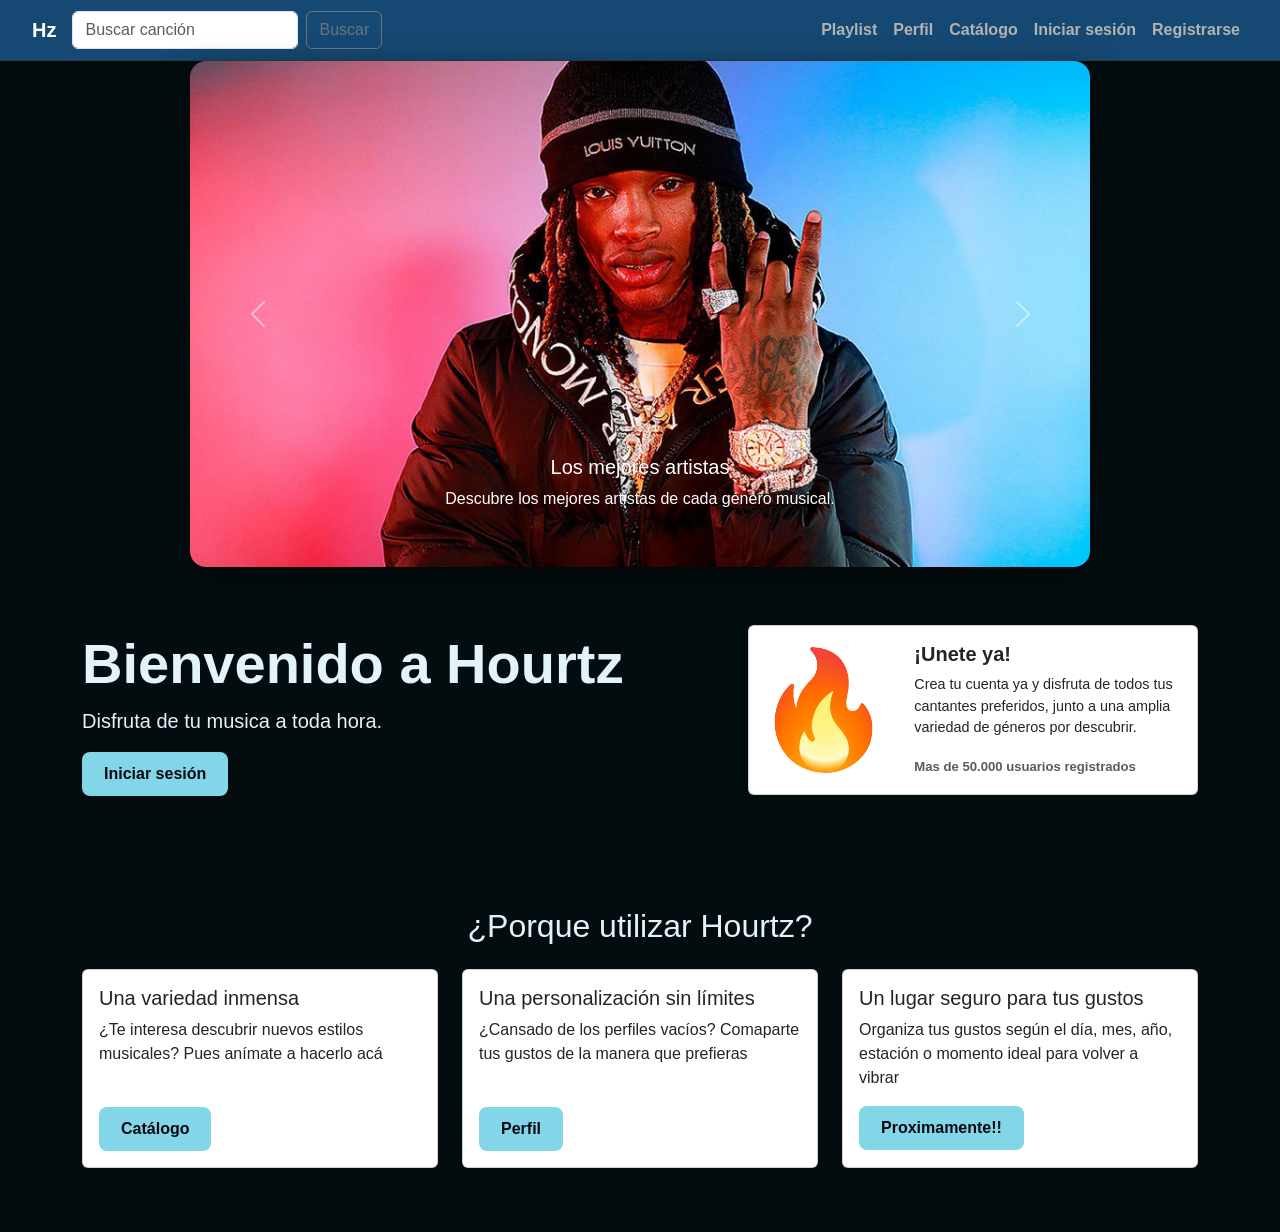
==== html/index.html @ 7f99c30e "dewelta" ====
<!DOCTYPE html>
<html lang="es">

<head>
    <meta charset="UTF-8">
    <meta name="viewport" content="width=device-width, initial-scale=1.0">

        <link rel="icon" type="image/png" href="../img/LogoHourtz.png">
        <title>
            Hourtz
        </title>
            
            <link 
                href="https://cdn.jsdelivr.net/npm/bootstrap@5.3.8/dist/css/bootstrap.min.css"
                    rel="stylesheet">
            <link rel="stylesheet" href="../css/estilos.css">
</head>
                                            
<body>
    
    <nav class="navbar navbar-expand-lg navbar-dark">
        <div class="container-fluid">

            <a class="navbar-brand" href="index.html">
                Hz
            </a>
            <form class="d-flex" role="search">
            <input class="form-control me-2" type="search" placeholder="Buscar canción" aria-label="Search"/>
            <button class="btn btn-outline-secondary" type="submit">Buscar</button>
            </form>
            <button class="navbar-toggler" 
                    type="button" 
                    data-bs-toggle="collapse" 
                    data-bs-target="#navbarNav">
                <span class="navbar-toggler-icon"></span>
            </button>

            <div class="collapse navbar-collapse" id="navbarNav">

                <ul class="navbar-nav ms-auto">
                    <li class="nav-item">
                        <a class="nav-link disabled" aria-disabled="true" href="">
                            Playlist
                        </a>
                    </li>
                    
                    <li class="nav-item">
                        <a class="nav-link" href="perfil.html" id="userName"> 
                            Perfil 
                        </a>
                    </li>

                    <li class="nav-item">
                        <a class="nav-link" href="catalogo.html">
                            Catálogo
                        </a>
                    </li>
                    <li class="nav-item">
                        <a class="nav-link" href="login.html">
                            Iniciar sesión
                        </a>
                    </li>
                    <li class="nav-item">
                        <a class="nav-link" href="register.html">
                            Registrarse
                        </a>
                    </li>

                </ul>
            </div>
        </div>
    </nav>
    <main>

<div id="carouselExampleAutoplaying" class="carousel slide" data-bs-ride="carousel">
  <div class="carousel-inner">
    <div class="carousel-item active">
      <img src="../img/kG.jpg" class="d-block w-100" alt="...">
      <div class="carousel-caption d-none d-md-block">
        <h5>Los mejores artistas</h5>
        <p>Descubre los mejores artistas de cada género musical.</p>
      </div>
    </div>
    <div class="carousel-item">
      <img src="../img/chysteMC.jpg" class="d-block w-100" alt="...">
      <div class="carousel-caption d-none d-md-block"> 
      </div>
    </div>
    <div class="carousel-item">
      <img src="../img/queen.jpg" class="d-block w-100" alt="...">
      <div class="carousel-caption d-none d-md-block">
      </div>
    </div>
  </div>
  <button class="carousel-control-prev" type="button" data-bs-target="#carouselExampleAutoplaying" data-bs-slide="prev">
    <span class="carousel-control-prev-icon" aria-hidden="true"></span>
    <span class="visually-hidden">Previous</span>
  </button>
  <button class="carousel-control-next" type="button" data-bs-target="#carouselExampleAutoplaying" data-bs-slide="next">
    <span class="carousel-control-next-icon" aria-hidden="true"></span>
    <span class="visually-hidden">Next</span>
  </button>
</div>

        <section class="container py-5">

            <div class="row align-items-center">

                <div class="col-md-6 text-center text-md-start">

                    <h1 class="display-4 fw-bold">
                        Bienvenido a Hourtz
                    </h1>

                    <p class="lead">
                        Disfruta de tu musica a toda hora.
                    </p>

                    <a href="login.html" class="btn btn-outline-primary">
                        Iniciar sesión
                    </a>

                </div>
                <div class="col-md-6 mt-4 mt-md-0 d-flex justify-content-center justify-content-md-end">
               <div id="grafico" class="card mb-3 text-start shadow-sm" style="max-width: 450px;">
                <div class="row g-0 align-items-center">
                <div class="col-4">
                <img src="../img/1f525.webp" class="img-fluid rounded-start p-2" alt="fueguito">
            </div>
                <div class="col-8">
                <div class="card-body">
                    <h5 class="card-title fw-bold">¡Unete ya!</h5>
                    <p class="card-text" style="font-size: 0.9rem;">Crea tu cuenta ya y disfruta de todos tus cantantes preferidos, junto a una amplia variedad de géneros por descubrir.</p>
                    <p class="card-text mb-0"><small class="text-body-secondary fw-semibold">Mas de 50.000 usuarios registrados</small></p>
                </div>
                </div>
            </div>
            </div>
</div>
        </section>

        <section class="container py-5">

            <h2 class="text-center mb-4">
                ¿Porque utilizar Hourtz?
            </h2>

            <div class="row">

                <div class="col-md-4 mb-3">

                    <div class="card h-100">

                        <div class="card-body">

                            <h5 class="card-title">
                                Una variedad inmensa
                            </h5>

                            <p class="card-text">
                                ¿Te interesa descubrir nuevos estilos musicales? Pues anímate a hacerlo acá
                            </p>

                            <a href="catalogo.html" class="btn btn-primary" style="margin-top: 25px;">
                                Catálogo
                            </a>

                        </div>

                    </div>

                </div>


                <div class="col-md-4 mb-3">

                    <div class="card h-100">

                        <div class="card-body">

                            <h5 class="card-title">
                                Una personalización sin límites
                            </h5>

                            <p class="card-text">
                                ¿Cansado de los perfiles vacíos? Comaparte tus gustos de la manera que prefieras 
                            </p>

                            <a href="perfil.html" class="btn btn-primary" style="margin-top: 25px;">
                                Perfil
                            </a>

                        </div>

                    </div>

                </div>


                <div class="col-md-4 mb-3">

                    <div class="card h-100">

                        <div class="card-body">

                            <h5 class="card-title">
                                Un lugar seguro para tus gustos
                            </h5>

                            <p class="card-text">
                                Organiza tus gustos según el día, mes, año, estación o momento ideal para volver a vibrar
                            </p>

                            <a href="#" class="btn btn-primary">
                                Proximamente!!
                            </a>
                        </div>
                    </div>
                </div>
            </div>
        </section>
    </main>

    <script 
        src="https://cdn.jsdelivr.net/npm/bootstrap@5.3.8/dist/js/bootstrap.bundle.min.js">
    </script>

    <script src="../javascript/funciones.js"></script>
</body>
</html>
---- css/estilos.css ----
:root {
    --text: rgb(226, 244, 249);          
    --background: rgb(3, 13, 16);      
    --primary: rgb(130, 214, 231);     
    --secondary: rgb(25, 35, 130);       
    --accent: rgb(77, 49, 216);         
    --borde: rgba(255, 255, 255, 0.15);  
    --btn-text: rgb(13, 8, 18);         
    --nav-bg: rgb(21, 72, 114);           
}


body {
    background-color: var(--background) ;
    color: var(--text) ;
    min-height: 100vh;
    font-family: -apple-system, BlinkMacSystemFont, "Segoe UI", Roboto, sans-serif;
}


.navbar {
    background-color: var(--nav-bg)  ;
    padding: 10px 20px;
    border-bottom: 1px solid #383838;
    backdrop-filter: blur(10px);
}

.navbar-brand, .navbar a {
    color:#ffffff !important ;
    font-weight: 700;
    font-family:'Trebuchet MS', 'Lucida Sans Unicode', 'Lucida Grande', 'Lucida Sans', Arial, sans-serif;
}
.navbar-nav .nav-link {
    color: #b3b3b3 !important;
}
.navbar-nav .nav-link:hover {
    color: #ffffff !important;
}
.button, 
.btn-primary, 
.btn-outline-primary {
    background-color: var(--primary) ;
    color: var(--btn-text) ;
    border: none ;
    padding: 10px 22px;
    border-radius: 8px;
    font-weight: 700;
    cursor: pointer;
    transition: background-color 0.2s, transform 0.2s;
}

.button:hover, 
.btn-primary:hover, 
.btn-outline-primary:hover {
    background-color: var(--accent) ;
    color: #ffffff ;
    transform: translateY(-2px);
}

.button:hover, 
.btn-primary:hover, 
.btn-outline-primary:hover {
    background-color: var(--accent) ;
    color: #ffffff ;
    transform: translateY(-2px);
}


.login { 
    background-color: rgba(36, 155, 179, 0.226);
    border: 1px solid var(--borde);
    color: var(--text);
    padding: 30px;
    user-select: none;
    border-radius: 20px;
    backdrop-filter: blur(10px);
    margin-top: 30px;
}

#register {
    background-color: rgba(36, 155, 179, 0.226);
    border: 1px solid var(--borde);
    color: var(--text);
    text-align: left;
    padding: 15px;
    user-select: none;
    border-radius: 20px;
    backdrop-filter: blur(10px);
     margin-top: 30px;
}


#carouselExampleAutoplaying {
    max-width: 900px;
    margin: 0 auto;
    border-radius: 16px;
    overflow: hidden;
    box-shadow: 0 10px 30px rgba(0, 0, 0, 0.5);
    user-select: none;
}
.bg-light{
    color: black;

}

#grafico{
    text-align: center;
    margin-top: 10px;
    font-size: 15px;
}
.tarjeta-musica {
    background-color: #181818;
    color: #ffffff;
    border: 1px solid #383838;
    border-radius: 12px;
}

.tarjeta-musica .card-text {
    color: #b3b3b3;
}

#foto_perfil{
    border: 1px solid var(--borde);
    border-width: 10px;
    border-radius: 500px;
    user-select:  none;
}
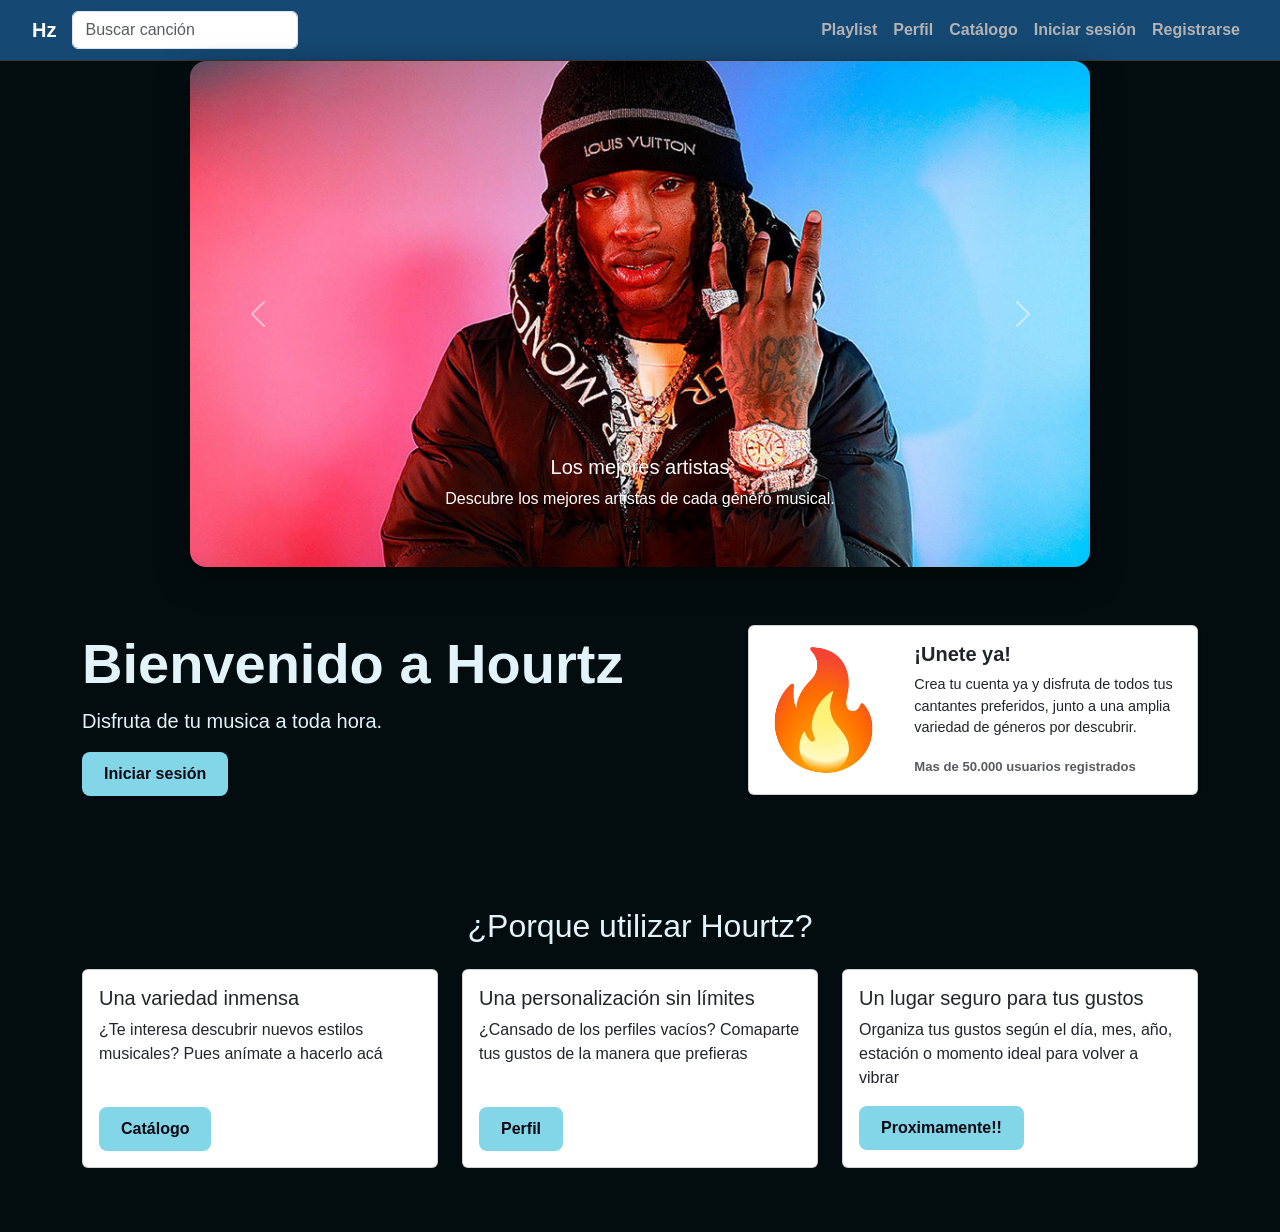
==== commit a9caf7ce: "Se elimino el boton de buscar de la barra de navegacion" ====
--- a/html/index.html
+++ b/html/index.html
@@ -26,7 +26,6 @@
             </a>
             <form class="d-flex" role="search">
             <input class="form-control me-2" type="search" placeholder="Buscar canción" aria-label="Search"/>
-            <button class="btn btn-outline-secondary" type="submit">Buscar</button>
             </form>
             <button class="navbar-toggler" 
                     type="button" 
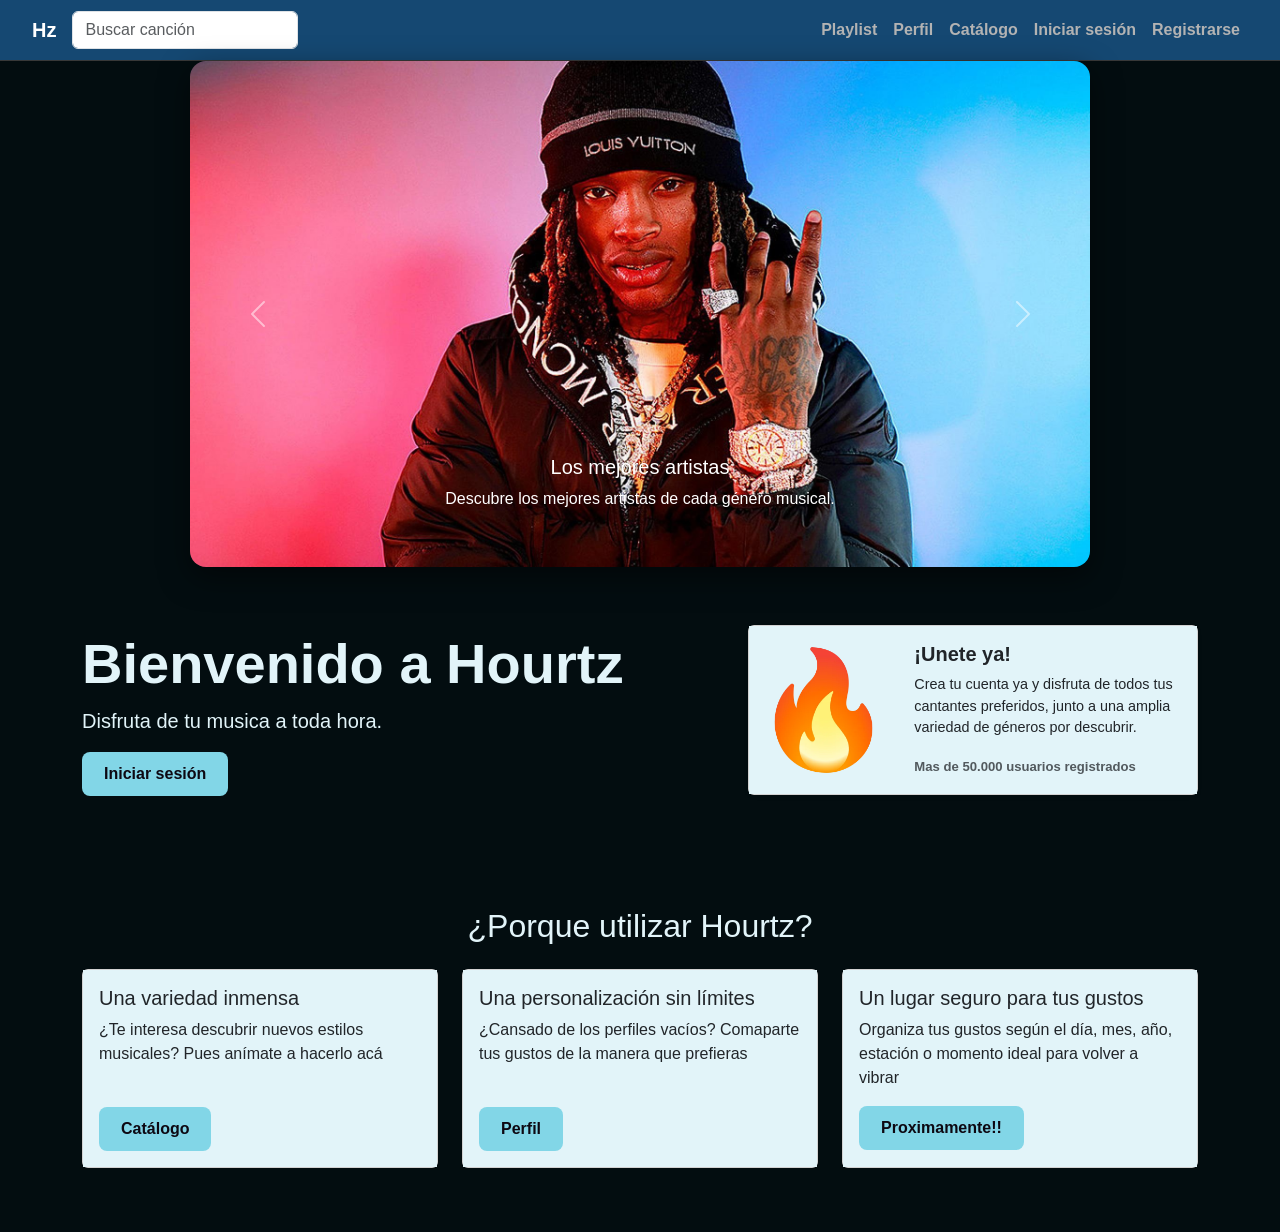
==== commit 37efb78f: "color" ====
--- a/html/index.html
+++ b/html/index.html
@@ -122,9 +122,9 @@
                 </div>
                 <div class="col-md-6 mt-4 mt-md-0 d-flex justify-content-center justify-content-md-end">
                <div id="grafico" class="card mb-3 text-start shadow-sm" style="max-width: 450px;">
-                <div class="row g-0 align-items-center">
-                <div class="col-4">
-                <img src="../img/1f525.webp" class="img-fluid rounded-start p-2" alt="fueguito">
+                <div  id="cardindex" class="row g-0 align-items-center">
+                <div   class="col-4">
+                <img  src="../img/1f525.webp" class="img-fluid rounded-start p-2" alt="fueguito">
             </div>
                 <div class="col-8">
                 <div class="card-body">
@@ -150,7 +150,7 @@
 
                     <div class="card h-100">
 
-                        <div class="card-body">
+                        <div id="cardindex" class="card-body">
 
                             <h5 class="card-title">
                                 Una variedad inmensa
@@ -171,11 +171,11 @@
                 </div>
 
 
-                <div class="col-md-4 mb-3">
+                <div  class="col-md-4 mb-3">
 
                     <div class="card h-100">
 
-                        <div class="card-body">
+                        <div id="cardindex" class="card-body">
 
                             <h5 class="card-title">
                                 Una personalización sin límites
@@ -200,7 +200,7 @@
 
                     <div class="card h-100">
 
-                        <div class="card-body">
+                        <div id="cardindex" class="card-body">
 
                             <h5 class="card-title">
                                 Un lugar seguro para tus gustos
--- a/css/estilos.css
+++ b/css/estilos.css
@@ -68,7 +68,7 @@
 
 
 .login { 
-    background-color: rgba(36, 155, 179, 0.226);
+    background-color: var(--nav-bg);
     border: 1px solid var(--borde);
     color: var(--text);
     padding: 30px;
@@ -79,7 +79,7 @@
 }
 
 #register {
-    background-color: rgba(36, 155, 179, 0.226);
+    background-color:var(--nav-bg);
     border: 1px solid var(--borde);
     color: var(--text);
     text-align: left;
@@ -125,4 +125,7 @@
     border-width: 10px;
     border-radius: 500px;
     user-select:  none;
-}+}
+#cardindex{
+    background-color: var(--text);
+}
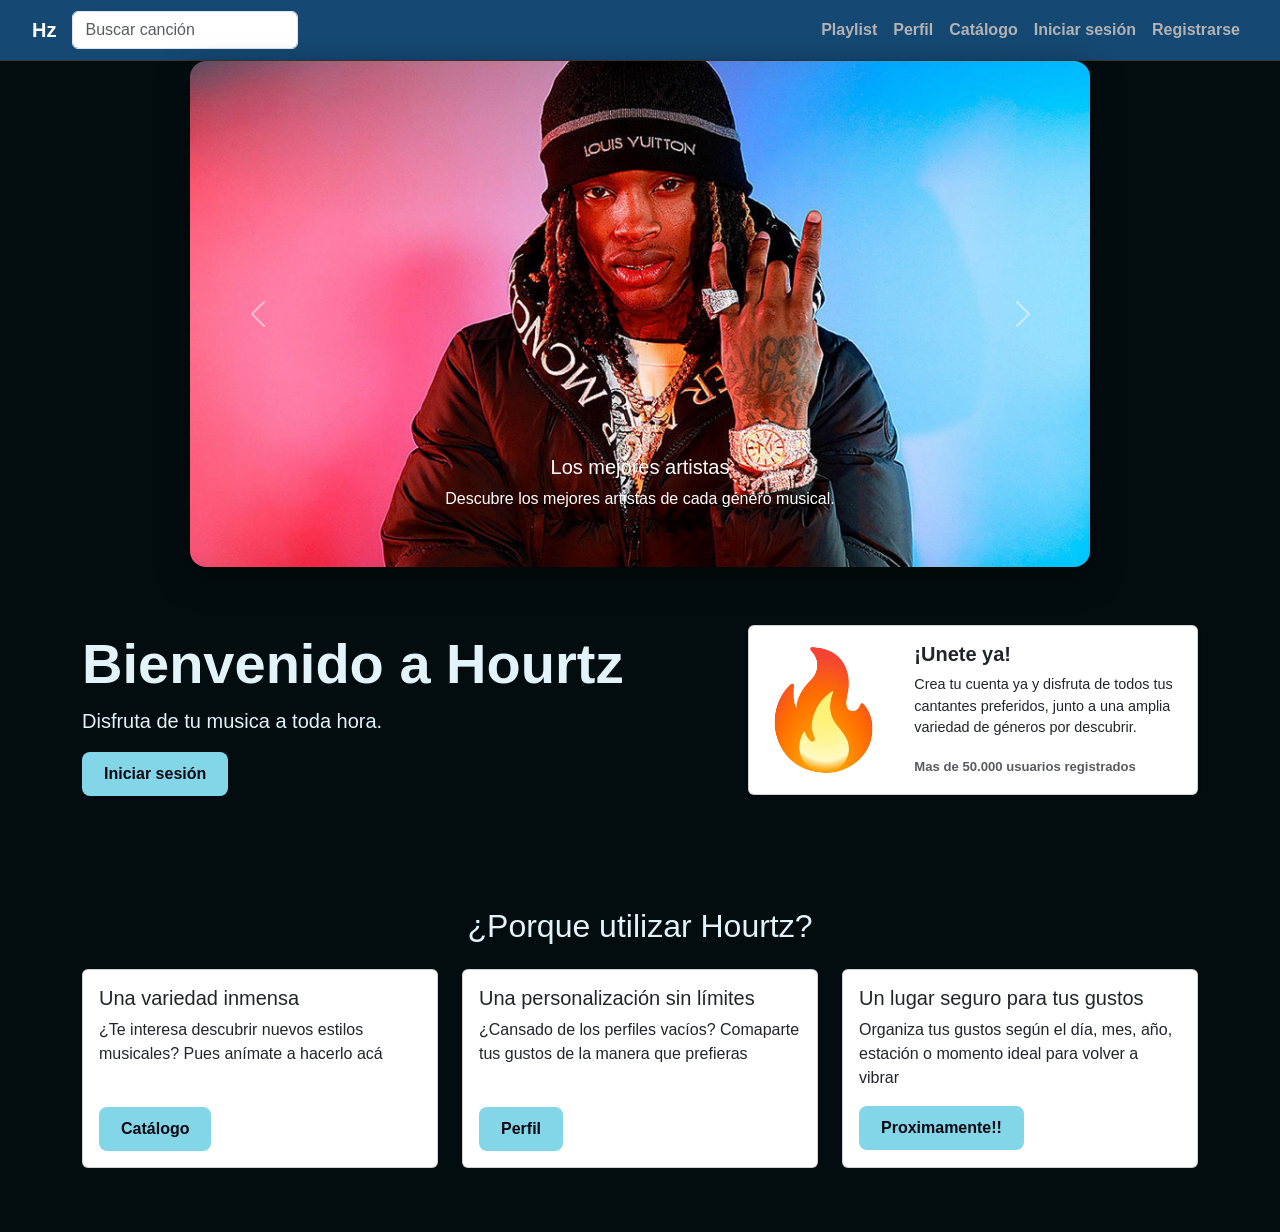
==== commit 99261a60: "Creacion de perfil finiquitao" ====
--- a/html/index.html
+++ b/html/index.html
@@ -24,9 +24,7 @@
             <a class="navbar-brand" href="index.html">
                 Hz
             </a>
-            <form class="d-flex" role="search">
-            <input class="form-control me-2" type="search" placeholder="Buscar canción" aria-label="Search"/>
-            </form>
+           
             <button class="navbar-toggler" 
                     type="button" 
                     data-bs-toggle="collapse" 
@@ -34,7 +32,11 @@
                 <span class="navbar-toggler-icon"></span>
             </button>
 
-            <div class="collapse navbar-collapse" id="navbarNav">
+        <div class="collapse navbar-collapse" id="navbarNav">
+
+            <form class="d-flex mt-3 mt-lg-0" role="search">
+            <input class="form-control me-2" type="search" placeholder="Buscar canción" aria-label="Search"/>
+            </form>
 
                 <ul class="navbar-nav ms-auto">
                     <li class="nav-item">
--- a/css/estilos.css
+++ b/css/estilos.css
@@ -1,19 +1,30 @@
 
 :root {
-    --text: rgb(226, 244, 249);          
-    --background: rgb(3, 13, 16);      
-    --primary: rgb(130, 214, 231);     
-    --secondary: rgb(25, 35, 130);       
-    --accent: rgb(77, 49, 216);         
-    --borde: rgba(255, 255, 255, 0.15);  
-    --btn-text: rgb(13, 8, 18);         
-    --nav-bg: rgb(21, 72, 114);           
+    /* Colores base */
+    --background: rgb(3, 13, 16);           
+    --text-principal: rgb(226, 244, 249);  
+    --text-secundario: #b3b3b3;            
+    --text-blanco: #ffffff;                
+    
+    /* Colores de marca */
+    --primary: rgb(130, 214, 231);          
+    --accent: rgb(77, 49, 216);             
+    --btn-text: rgb(13, 8, 18);             
+    
+    /* Fondos de elementos (Navbar, Tarjetas) */
+    --nav-bg: rgb(21, 72, 114);             
+    --panel-bg-fuerte: rgba(36, 155, 179, 0.226);
+    --panel-bg-suave: rgba(36, 155, 179, 0.15);   
+    
+    /* Bordes */
+    --borde-claro: rgba(255, 255, 255, 0.15); 
+    --borde-oscuro: #383838;                  
 }
 
 
 body {
     background-color: var(--background) ;
-    color: var(--text) ;
+    color: var(--text-principal) ;
     min-height: 100vh;
     font-family: -apple-system, BlinkMacSystemFont, "Segoe UI", Roboto, sans-serif;
 }
@@ -22,20 +33,20 @@
 .navbar {
     background-color: var(--nav-bg)  ;
     padding: 10px 20px;
-    border-bottom: 1px solid #383838;
+    border-bottom: 1px solid var(--borde-oscuro);
     backdrop-filter: blur(10px);
 }
 
 .navbar-brand, .navbar a {
-    color:#ffffff !important ;
+    color:var(--text-blanco) !important ;
     font-weight: 700;
     font-family:'Trebuchet MS', 'Lucida Sans Unicode', 'Lucida Grande', 'Lucida Sans', Arial, sans-serif;
 }
 .navbar-nav .nav-link {
-    color: #b3b3b3 !important;
+    color: var(--text-secundario) !important;
 }
 .navbar-nav .nav-link:hover {
-    color: #ffffff !important;
+    color: var(--text-blanco) !important;
 }
 .button, 
 .btn-primary, 
@@ -120,12 +131,27 @@
     color: #b3b3b3;
 }
 
+#cardindex{
+    background-color: var(--text);
+}
+
 #foto_perfil{
     border: 1px solid var(--borde);
     border-width: 10px;
     border-radius: 500px;
     user-select:  none;
 }
-#cardindex{
-    background-color: var(--text);
+
+#biography{
+    background-color: var(--panel-bg-fuerte);
+    border: 1px solid var(--borde-claro);
+    border-radius: 20px;
+    backdrop-filter: blur(10px);
 }
+
+#perfilpreferencias{
+    background-color: var(--panel-bg-suave);
+    border: 1px solid var(--borde-claro);
+    border-radius: 15px;
+    backdrop-filter: blur(5px);
+}
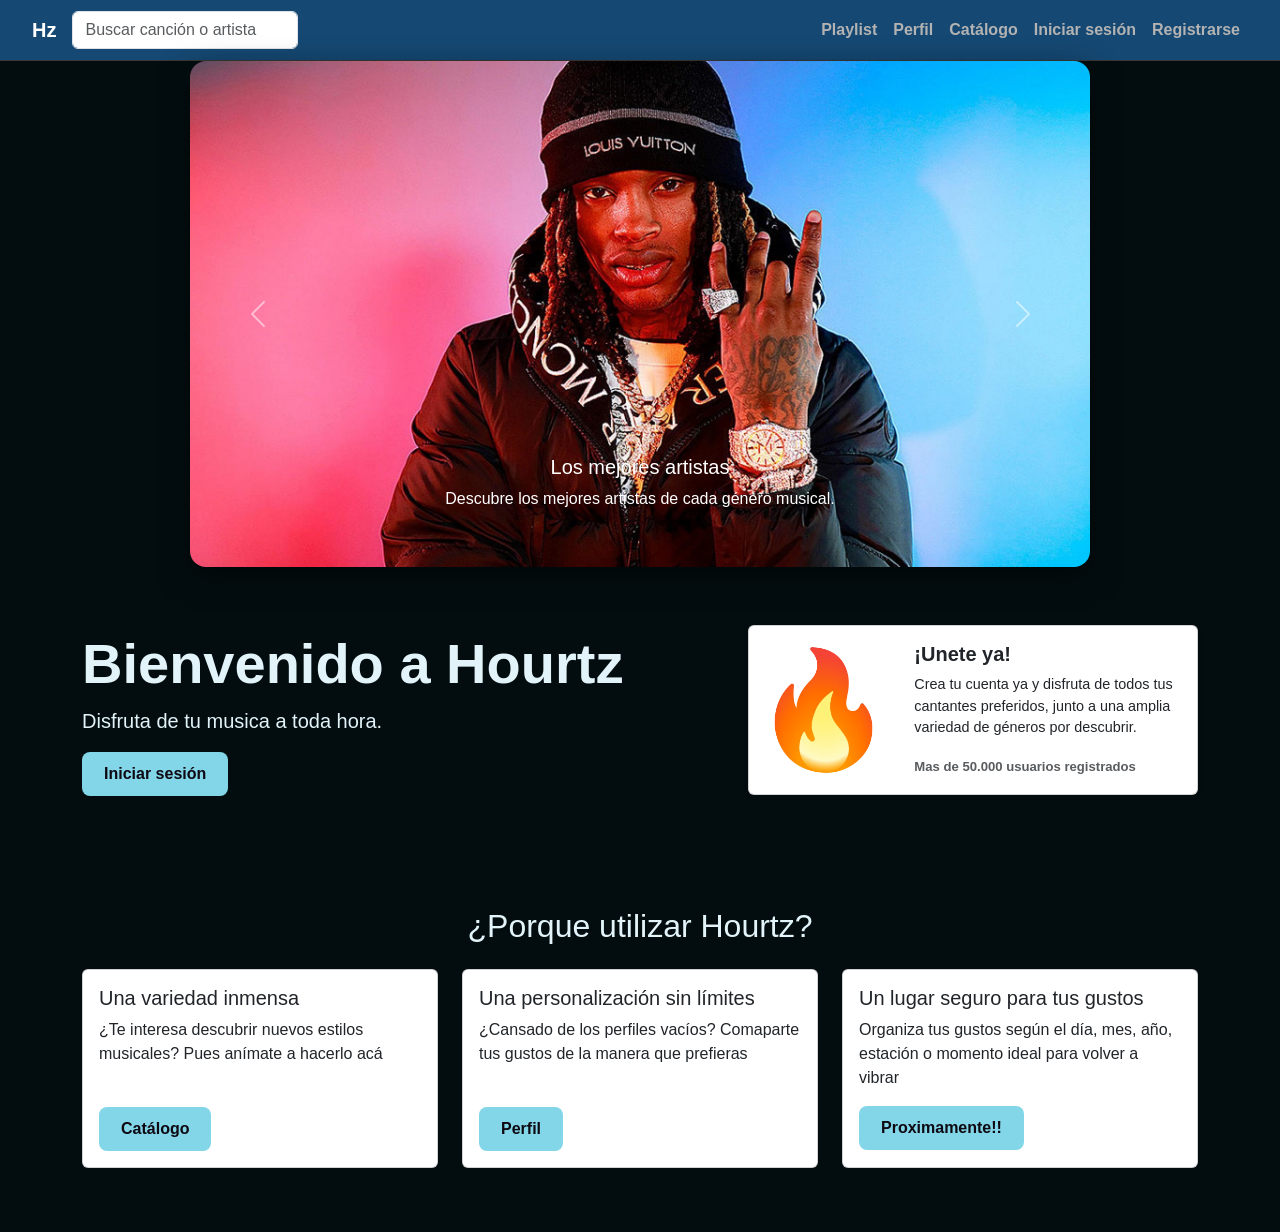
==== commit 445856d9: "Cambio search-bar + funcionalidades; se agrego archivo y carpeta .json" ====
--- a/html/index.html
+++ b/html/index.html
@@ -34,9 +34,19 @@
 
         <div class="collapse navbar-collapse" id="navbarNav">
 
-            <form class="d-flex mt-3 mt-lg-0" role="search">
-            <input class="form-control me-2" type="search" placeholder="Buscar canción" aria-label="Search"/>
-            </form>
+           <form class="d-flex mt-3 mt-lg-0 position-relative" role="search" onsubmit="return false;">
+    <input 
+        id="buscador" 
+        class="form-control me-2" 
+        type="search" 
+        placeholder="Buscar canción o artista" 
+        aria-label="Search"
+        autocomplete="off">
+    <div id="resultadosBusqueda" 
+         class="list-group position-absolute w-100 shadow" 
+         style="top: 100%; z-index: 1050; max-height: 320px; overflow-y: auto; display: none;">
+    </div>
+</form>
 
                 <ul class="navbar-nav ms-auto">
                     <li class="nav-item">
